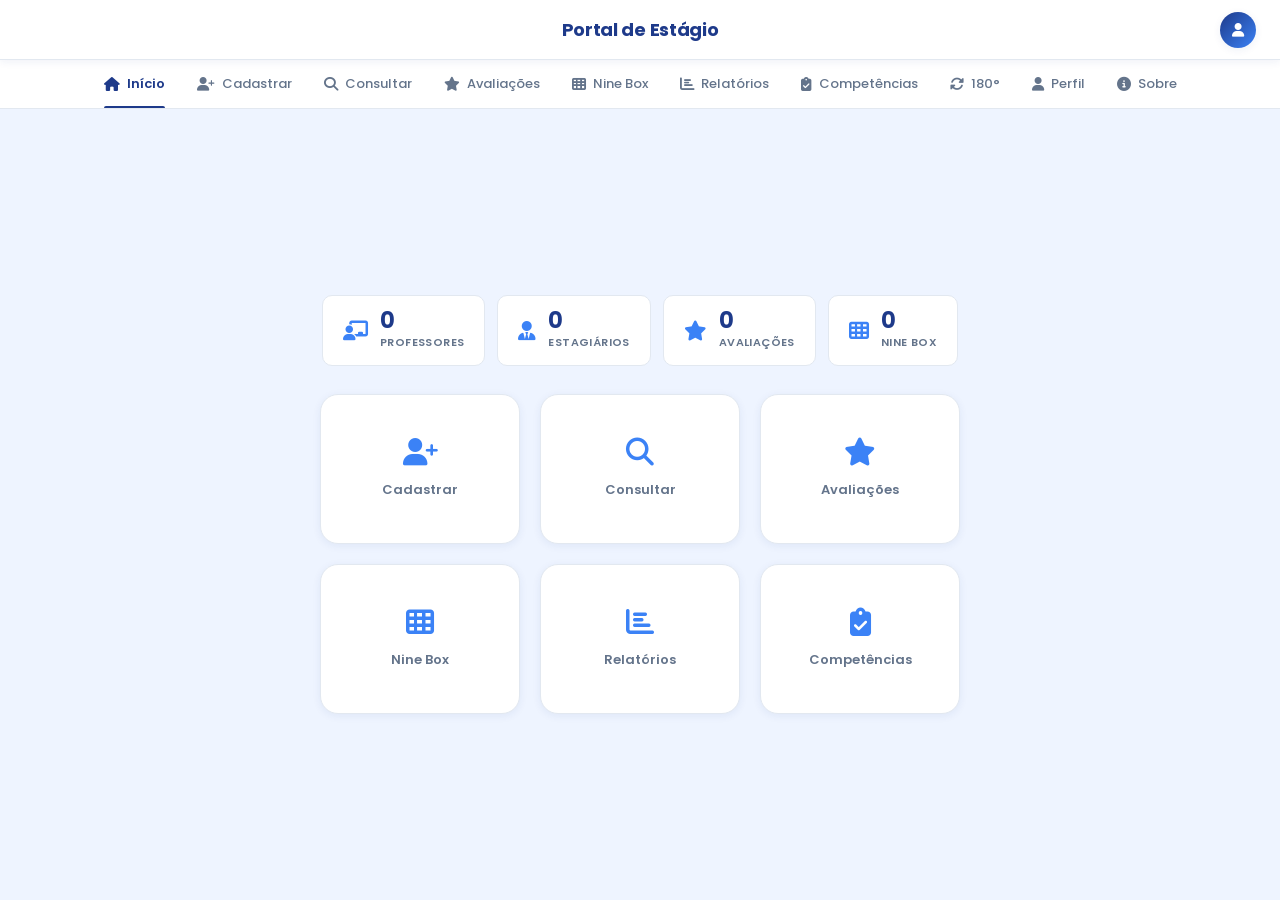
==== index.html @ 9b9aa536 "Portal de Estágio - versão completa com Nine Box, Avaliação 180°, Competências e sistema de permissõ" ====
<!DOCTYPE html>
<html lang="pt-br">
<head>
  <meta charset="UTF-8">
  <meta name="viewport" content="width=device-width, initial-scale=1.0">
  <title>Portal de Estágio</title>
  <link rel="preconnect" href="https://fonts.googleapis.com">
  <link rel="preconnect" href="https://fonts.gstatic.com" crossorigin>
  <link href="https://fonts.googleapis.com/css2?family=Poppins:wght@300;400;500;600;700&display=swap" rel="stylesheet">
  <link rel="stylesheet" href="css/style.css">
  <link rel="stylesheet" href="https://cdnjs.cloudflare.com/ajax/libs/font-awesome/6.5.0/css/all.min.css">
</head>

<body>

<header>
  <h2>Portal de Estágio</h2>
  <div class="user-menu" id="user-menu">
    <div class="user" id="user-btn" onclick="toggleUserMenu()" title="Minha conta">
      <i class="fa-solid fa-user" aria-hidden="true"></i>
    </div>
    <div class="user-dropdown" id="user-dropdown">
      <div class="user-dropdown-info" id="user-dropdown-info">
        <div class="user-dropdown-avatar" id="user-dropdown-avatar">
          <i class="fa-solid fa-user"></i>
        </div>
        <div>
          <div class="user-dropdown-nome" id="user-dropdown-nome">Visitante</div>
          <div class="user-dropdown-tipo" id="user-dropdown-tipo">Não identificado</div>
        </div>
      </div>
      <div class="user-dropdown-divider"></div>
      <a href="perfil.html" class="user-dropdown-item">
        <i class="fa-solid fa-user-pen"></i> Meu Perfil
      </a>
      <button class="user-dropdown-item user-dropdown-sair" id="btn-sair-header" onclick="sairDaConta()" style="display:none">
        <i class="fa-solid fa-right-from-bracket"></i> Sair da conta
      </button>
    </div>
  </div>
</header>

<nav class="navbar">
  <ul class="navbar-nav">
    <li class="navbar-item">
      <a href="index.html" class="navbar-link active">
        <i class="fa-solid fa-home"></i>
        <span>Início</span>
      </a>
    </li>
    <li class="navbar-item">
      <a href="pages/cadastrar.html" class="navbar-link">
        <i class="fa-solid fa-user-plus"></i>
        <span>Cadastrar</span>
      </a>
    </li>
    <li class="navbar-item">
      <a href="pages/consultar.html" class="navbar-link">
        <i class="fa-solid fa-magnifying-glass"></i>
        <span>Consultar</span>
      </a>
    </li>
    <li class="navbar-item">
      <a href="pages/avaliacoes.html" class="navbar-link">
        <i class="fa-solid fa-star"></i>
        <span>Avaliações</span>
      </a>
    </li>
    <li class="navbar-item">
      <a href="pages/nine-box.html" class="navbar-link">
        <i class="fa-solid fa-th"></i>
        <span>Nine Box</span>
      </a>
    </li>
    <li class="navbar-item">
      <a href="pages/relatorios.html" class="navbar-link">
        <i class="fa-solid fa-chart-bar"></i>
        <span>Relatórios</span>
      </a>
    </li>
    <li class="navbar-item">
      <a href="pages/competencias.html" class="navbar-link">
        <i class="fa-solid fa-clipboard-check"></i>
        <span>Competências</span>
      </a>
    </li>
    <li class="navbar-item">
      <a href="pages/avaliacao-180.html" class="navbar-link">
        <i class="fa-solid fa-rotate"></i>
        <span>180°</span>
      </a>
    </li>
    <li class="navbar-item">
      <a href="perfil.html" class="navbar-link">
        <i class="fa-solid fa-user"></i>
        <span>Perfil</span>
      </a>
    </li>
    <li class="navbar-item">
      <a href="pages/sobre.html" class="navbar-link">
        <i class="fa-solid fa-circle-info"></i>
        <span>Sobre</span>
      </a>
    </li>
  </ul>
</nav>

<main class="wrapper">
  <!-- DASHBOARD STATS -->
  <div class="dashboard">
    <div class="dash-stats" id="dash-stats"></div>
    <nav class="container" aria-label="Menu principal">

      <a href="pages/cadastrar.html" class="card">
        <i class="fa-solid fa-user-plus" aria-hidden="true"></i>
        <p>Cadastrar</p>
      </a>

      <a href="pages/consultar.html" class="card">
        <i class="fa-solid fa-magnifying-glass" aria-hidden="true"></i>
        <p>Consultar</p>
      </a>

      <a href="pages/avaliacoes.html" class="card">
        <i class="fa-solid fa-star" aria-hidden="true"></i>
        <p>Avaliações</p>
      </a>

      <a href="pages/nine-box.html" class="card">
        <i class="fa-solid fa-th" aria-hidden="true"></i>
        <p>Nine Box</p>
      </a>

      <a href="pages/relatorios.html" class="card">
        <i class="fa-solid fa-chart-bar" aria-hidden="true"></i>
        <p>Relatórios</p>
      </a>

      <a href="pages/competencias.html" class="card">
        <i class="fa-solid fa-clipboard-check" aria-hidden="true"></i>
        <p>Competências</p>
      </a>

    </nav>
  </div>
</main>

<script src="css/js/script.js"></script>
<script src="css/js/navbar.js"></script>
<script>
// ---- DROPDOWN DO USUÁRIO ----
function toggleUserMenu() {
  document.getElementById('user-dropdown').classList.toggle('open');
}

// Fechar ao clicar fora
document.addEventListener('click', (e) => {
  const menu = document.getElementById('user-menu');
  if (menu && !menu.contains(e.target)) {
    document.getElementById('user-dropdown').classList.remove('open');
  }
});

function sairDaConta() {
  localStorage.removeItem('perfilLogado');
  location.reload();
}

// ---- DASHBOARD + INFO DO USUÁRIO ----
document.addEventListener('DOMContentLoaded', () => {
  const contatos = getContatos();
  const avaliacoes = getAvaliacoes();
  const nineBox = JSON.parse(localStorage.getItem('nineBoxAvaliacoes') || '[]');

  const professores = contatos.filter(c => c.tipo === 'professor').length;
  const estagiarios = contatos.filter(c => c.tipo === 'estagiario').length;
  const totalAv = avaliacoes.length;
  const totalNB = nineBox.length;

  const container = document.getElementById('dash-stats');
  if (container) {
    container.innerHTML = `
      <div class="dash-stat">
        <i class="fa-solid fa-chalkboard-user"></i>
        <div><span class="dash-stat-val">${professores}</span><span class="dash-stat-label">Professores</span></div>
      </div>
      <div class="dash-stat">
        <i class="fa-solid fa-user-tie"></i>
        <div><span class="dash-stat-val">${estagiarios}</span><span class="dash-stat-label">Estagiários</span></div>
      </div>
      <div class="dash-stat">
        <i class="fa-solid fa-star"></i>
        <div><span class="dash-stat-val">${totalAv}</span><span class="dash-stat-label">Avaliações</span></div>
      </div>
      <div class="dash-stat">
        <i class="fa-solid fa-th"></i>
        <div><span class="dash-stat-val">${totalNB}</span><span class="dash-stat-label">Nine Box</span></div>
      </div>
    `;
  }

  // Preencher info do usuário logado no dropdown
  const sessao = JSON.parse(localStorage.getItem('perfilLogado') || 'null');
  const nomeEl = document.getElementById('user-dropdown-nome');
  const tipoEl = document.getElementById('user-dropdown-tipo');
  const avatarEl = document.getElementById('user-dropdown-avatar');
  const btnSair = document.getElementById('btn-sair-header');

  if (sessao) {
    const pessoa = contatos.find(c => c.id === sessao.id);
    if (pessoa) {
      if (nomeEl) nomeEl.textContent = pessoa.nome;
      if (tipoEl) tipoEl.textContent = pessoa.tipo === 'professor' ? 'Professor' : 'Estagiário';
      if (btnSair) btnSair.style.display = 'flex';

      if (avatarEl) {
        if (pessoa.foto) {
          avatarEl.innerHTML = `<img src="${pessoa.foto}" alt="${pessoa.nome}">`;
        } else {
          const iniciais = pessoa.nome.split(' ').slice(0, 2).map(p => p[0]).join('').toUpperCase();
          avatarEl.innerHTML = iniciais;
        }
      }
    }
  } else {
    if (nomeEl) nomeEl.textContent = 'Visitante';
    if (tipoEl) tipoEl.textContent = 'Não identificado';
  }
});
</script>
</body>
</html>
---- css/style.css ----
/* =============================================
   RESET & BASE
   ============================================= */
*, *::before, *::after {
  margin: 0;
  padding: 0;
  box-sizing: border-box;
}

:root {
  --primary: #1e3a8a;
  --primary-light: #3b82f6;
  --accent: #93c5fd;
  --bg: #f0f9ff;
  --surface: #ffffff;
  --text: #1e293b;
  --text-muted: #64748b;
  --border: #e2e8f0;
  --danger: #dc2626;
  --success: #059669;
  --shadow-sm: 0 2px 8px rgba(30, 58, 138, 0.07);
  --shadow-md: 0 8px 24px rgba(30, 58, 138, 0.10);
  --shadow-lg: 0 16px 40px rgba(30, 58, 138, 0.15);
  --radius: 18px;
  --radius-sm: 10px;
}

body {
  font-family: 'Poppins', 'Inter', 'Segoe UI', sans-serif;
  background: #eef4ff;
  color: var(--text);
  min-height: 100vh;
  display: flex;
  flex-direction: column;
}

a {
  text-decoration: none;
  color: inherit;
}

/* =============================================
   HEADER
   ============================================= */
header {
  background: var(--surface);
  padding: 0 40px;
  height: 60px;
  display: flex;
  justify-content: center;
  align-items: center;
  border-bottom: 1px solid var(--border);
  box-shadow: var(--shadow-sm);
  position: sticky;
  top: 0;
  z-index: 100;
}

header h2 {
  color: var(--primary);
  font-weight: 700;
  font-size: 18px;
  margin: 0;
  letter-spacing: -0.3px;
}

header a {
  position: absolute;
  right: 24px;
  color: var(--text-muted);
  font-size: 13px;
  font-weight: 500;
  display: flex;
  align-items: center;
  gap: 6px;
  padding: 6px 12px;
  border-radius: 8px;
  transition: all 0.2s;
  text-decoration: none;
  border: 1px solid var(--border);
}

header a:hover {
  background: #f0f9ff;
  color: var(--primary);
  border-color: var(--primary-light);
}

header a::before {
  content: '←';
}

/* ---- NAVBAR ---- */
.navbar {
  background: var(--surface);
  border-bottom: 1px solid var(--border);
  padding: 0 32px;
}

.navbar-nav {
  display: flex;
  list-style: none;
  margin: 0;
  padding: 0;
  gap: 0;
  justify-content: center;
}

.navbar-item {
  position: relative;
}

.navbar-link {
  display: flex;
  align-items: center;
  gap: 7px;
  padding: 14px 16px;
  color: var(--text-muted);
  text-decoration: none;
  font-size: 13px;
  font-weight: 500;
  transition: all 0.2s ease;
  position: relative;
  white-space: nowrap;
}

.navbar-link::after {
  content: '';
  position: absolute;
  bottom: 0;
  left: 16px;
  right: 16px;
  height: 2px;
  background: var(--primary-light);
  border-radius: 2px 2px 0 0;
  transform: scaleX(0);
  transition: transform 0.2s ease;
}

.navbar-link:hover {
  color: var(--primary);
}

.navbar-link:hover::after {
  transform: scaleX(1);
}

.navbar-link.active {
  color: var(--primary);
  font-weight: 600;
}

.navbar-link.active::after {
  transform: scaleX(1);
  background: var(--primary);
}

.navbar-link i {
  font-size: 14px;
}

/* ---- RESPONSIVE NAVBAR ---- */
@media (max-width: 900px) {
  .navbar {
    padding: 0;
    overflow-x: auto;
  }

  .navbar-nav {
    justify-content: flex-start;
  }

  .navbar-link {
    padding: 12px 14px;
    font-size: 12px;
  }
}

@media (max-width: 600px) {
  .navbar-link span {
    display: none;
  }

  .navbar-link {
    padding: 12px 16px;
  }
}

.user {
  position: absolute;
  right: 24px;
  width: 36px;
  height: 36px;
  border-radius: 50%;
  background: linear-gradient(135deg, var(--primary), var(--primary-light));
  display: flex;
  align-items: center;
  justify-content: center;
  color: white;
  cursor: pointer;
  transition: all 0.2s ease;
  box-shadow: var(--shadow-sm);
  font-size: 14px;
}

.user:hover {
  transform: scale(1.08);
  box-shadow: var(--shadow-md);
}

/* ---- USER MENU DROPDOWN ---- */
.user-menu {
  position: absolute;
  right: 24px;
}

.user-menu .user {
  position: static;
}

.user-dropdown {
  display: none;
  position: absolute;
  top: calc(100% + 10px);
  right: 0;
  background: var(--surface);
  border: 1.5px solid var(--border);
  border-radius: var(--radius);
  box-shadow: var(--shadow-lg);
  min-width: 220px;
  z-index: 200;
  overflow: hidden;
  animation: dropdownIn 0.18s ease;
}

.user-dropdown.open {
  display: block;
}

@keyframes dropdownIn {
  from { opacity: 0; transform: translateY(-6px); }
  to   { opacity: 1; transform: translateY(0); }
}

.user-dropdown-info {
  display: flex;
  align-items: center;
  gap: 12px;
  padding: 16px;
  background: #f8fafc;
}

.user-dropdown-avatar {
  width: 40px;
  height: 40px;
  border-radius: 50%;
  background: linear-gradient(135deg, var(--primary), var(--primary-light));
  display: flex;
  align-items: center;
  justify-content: center;
  color: white;
  font-size: 16px;
  flex-shrink: 0;
  overflow: hidden;
}

.user-dropdown-avatar img {
  width: 100%;
  height: 100%;
  object-fit: cover;
  border-radius: 50%;
}

.user-dropdown-nome {
  font-size: 14px;
  font-weight: 600;
  color: var(--primary);
  white-space: nowrap;
  overflow: hidden;
  text-overflow: ellipsis;
  max-width: 140px;
}

.user-dropdown-tipo {
  font-size: 11px;
  color: var(--text-muted);
  margin-top: 2px;
  text-transform: capitalize;
}

.user-dropdown-divider {
  height: 1px;
  background: var(--border);
}

.user-dropdown-item {
  display: flex;
  align-items: center;
  gap: 10px;
  padding: 12px 16px;
  font-size: 13px;
  font-weight: 500;
  color: var(--text);
  text-decoration: none;
  cursor: pointer;
  transition: background 0.15s;
  width: 100%;
  background: none;
  border: none;
  font-family: inherit;
  text-align: left;
  margin: 0;
  box-shadow: none;
  border-radius: 0;
}

.user-dropdown-item:hover {
  background: #f0f9ff;
  color: var(--primary);
  transform: none;
  box-shadow: none;
}

.user-dropdown-item i {
  width: 16px;
  text-align: center;
  color: var(--text-muted);
}

.user-dropdown-item:hover i {
  color: var(--primary-light);
}

.user-dropdown-sair {
  color: var(--danger) !important;
}

.user-dropdown-sair:hover {
  background: #fff5f5 !important;
  color: var(--danger) !important;
}

.user-dropdown-sair i {
  color: var(--danger) !important;
}

/* =============================================
   LAYOUT
   ============================================= */
.wrapper {
  flex: 1;
  display: flex;
  justify-content: center;
  align-items: center;
  padding: 40px 20px;
}

/* =============================================
   DASHBOARD
   ============================================= */
.dashboard {
  display: flex;
  flex-direction: column;
  align-items: center;
  gap: 28px;
}

.dash-stats {
  display: flex;
  gap: 12px;
  flex-wrap: wrap;
  justify-content: center;
}

.dash-stat {
  background: var(--surface);
  border: 1.5px solid var(--border);
  border-radius: var(--radius-sm);
  padding: 14px 20px;
  display: flex;
  align-items: center;
  gap: 12px;
  min-width: 130px;
  transition: all 0.2s;
}

.dash-stat:hover {
  border-color: var(--accent);
  box-shadow: var(--shadow-sm);
}

.dash-stat i {
  font-size: 20px;
  color: var(--primary-light);
}

.dash-stat div {
  display: flex;
  flex-direction: column;
  gap: 2px;
}

.dash-stat-val {
  font-size: 22px;
  font-weight: 700;
  color: var(--primary);
  line-height: 1;
}

.dash-stat-label {
  font-size: 11px;
  font-weight: 600;
  color: var(--text-muted);
  text-transform: uppercase;
  letter-spacing: 0.4px;
}

/* =============================================
   MENU GRID
   ============================================= */
.container {
  display: grid;
  grid-template-columns: repeat(3, 200px);
  gap: 20px;
}

/* =============================================
   CARDS
   ============================================= */
.card {
  height: 150px;
  background: var(--surface);
  border-radius: var(--radius);
  text-decoration: none;
  color: var(--text);
  display: flex;
  flex-direction: column;
  justify-content: center;
  align-items: center;
  gap: 14px;
  box-shadow: var(--shadow-sm);
  transition: all 0.25s cubic-bezier(0.4, 0, 0.2, 1);
  position: relative;
  overflow: hidden;
  border: 1.5px solid var(--border);
}

.card::after {
  content: '';
  position: absolute;
  inset: 0;
  background: linear-gradient(135deg, #eff6ff, #dbeafe);
  opacity: 0;
  transition: opacity 0.25s ease;
  border-radius: var(--radius);
}

.card i {
  font-size: 28px;
  color: var(--primary-light);
  transition: all 0.25s ease;
  position: relative;
  z-index: 1;
}

.card p {
  font-size: 13px;
  font-weight: 600;
  color: var(--text-muted);
  text-align: center;
  margin: 0;
  position: relative;
  z-index: 1;
  transition: color 0.25s ease;
}

.card:hover {
  transform: translateY(-4px);
  box-shadow: var(--shadow-md);
  border-color: var(--accent);
}

.card:hover::after {
  opacity: 1;
}

.card:hover i {
  color: var(--primary);
  transform: scale(1.1);
}

.card:hover p {
  color: var(--primary);
}

/* =============================================
   FORM BOX
   ============================================= */
.form-box {
  background: var(--surface);
  padding: 32px;
  border-radius: var(--radius);
  width: 100%;
  max-width: 420px;
  box-shadow: var(--shadow-md);
}

.form-box h3 {
  margin-bottom: 20px;
  color: var(--primary);
  font-size: 1.1rem;
  font-weight: 700;
}

.form-box label {
  display: block;
  margin-top: 14px;
  margin-bottom: 4px;
  font-size: 13px;
  font-weight: 600;
  color: var(--primary);
}

.form-box input,
.form-box select,
.form-box textarea {
  width: 100%;
  padding: 11px 14px;
  border-radius: var(--radius-sm);
  border: 1.5px solid var(--border);
  font-size: 14px;
  font-family: inherit;
  color: var(--text);
  background: #fafafa;
  transition: border-color 0.2s, box-shadow 0.2s;
}

.form-box input:focus,
.form-box select:focus,
.form-box textarea:focus {
  border-color: var(--primary-light);
  box-shadow: 0 0 0 3px rgba(106, 111, 209, 0.12);
  outline: none;
  background: var(--surface);
}

.form-box textarea {
  resize: vertical;
  min-height: 90px;
}

/* =============================================
   BUTTONS
   ============================================= */
button {
  margin-top: 20px;
  width: 100%;
  padding: 12px 20px;
  border: none;
  border-radius: var(--radius-sm);
  background: var(--primary);
  color: white;
  font-size: 14px;
  font-weight: 600;
  font-family: inherit;
  cursor: pointer;
  transition: all 0.2s ease;
  letter-spacing: 0.3px;
}

button:hover {
  background: #1d4ed8;
  transform: translateY(-1px);
  box-shadow: 0 6px 20px rgba(30, 58, 138, 0.25);
}

button:active {
  transform: translateY(0);
  box-shadow: none;
}

.btn-danger {
  margin-top: 0;
  width: auto;
  padding: 6px 12px;
  font-size: 12px;
  background: transparent;
  color: var(--danger);
  border: 1px solid #fecaca;
  border-radius: 8px;
}

.btn-danger:hover {
  background: #fee2e2;
  box-shadow: none;
  transform: none;
}

/* =============================================
   STARS
   ============================================= */
.stars {
  display: flex;
  gap: 4px;
  margin-top: 8px;
}

.stars span {
  font-size: 28px;
  cursor: pointer;
  color: var(--border);
  transition: color 0.15s, transform 0.15s;
  user-select: none;
}

.stars span.active {
  color: #3b82f6;
  text-shadow: 0 0 8px rgba(59, 130, 246, 0.3);
}

.stars span:hover {
  transform: scale(1.15);
}

/* =============================================
   LIST ITEMS
   ============================================= */
.list-item {
  display: flex;
  justify-content: space-between;
  align-items: center;
  background: #f4f6ff;
  padding: 12px 14px;
  border-radius: var(--radius-sm);
  margin-top: 10px;
  font-size: 14px;
  font-weight: 500;
}

/* =============================================
   AVALIAÇÕES
   ============================================= */
.avaliacao-item {
  background: #f4f6ff;
  padding: 14px;
  border-radius: var(--radius-sm);
  margin-top: 12px;
}

.avaliacao-header {
  display: flex;
  justify-content: space-between;
  align-items: center;
  margin-bottom: 6px;
}

.avaliacao-data {
  font-size: 12px;
  color: var(--text-muted);
}

.avaliacao-nota {
  color: #ffc107;
  font-size: 18px;
  letter-spacing: 2px;
  margin-bottom: 6px;
}

.avaliacao-comentario {
  font-size: 13px;
  color: var(--text-muted);
  margin-top: 4px;
  background: none;
  padding: 0;
}

/* =============================================
   TOAST
   ============================================= */
.toast {
  position: fixed;
  bottom: 28px;
  left: 50%;
  transform: translateX(-50%) translateY(12px);
  background: var(--primary);
  color: white;
  padding: 11px 22px;
  border-radius: 100px;
  font-size: 13px;
  font-weight: 500;
  opacity: 0;
  pointer-events: none;
  transition: opacity 0.25s, transform 0.25s;
  z-index: 9999;
  white-space: nowrap;
  box-shadow: 0 8px 24px rgba(30, 58, 138, 0.25);
}

.toast.show {
  opacity: 1;
  transform: translateX(-50%) translateY(0);
}

.toast.error {
  background: var(--danger);
  box-shadow: 0 8px 24px rgba(220, 38, 38, 0.25);
}

.toast.info {
  background: var(--primary-light);
}

/* =============================================
   RESPONSIVE
   ============================================= */
@media (max-width: 768px) {
  header {
    padding: 14px 20px;
  }

  .container {
    grid-template-columns: repeat(2, 1fr);
    gap: 16px;
    width: 100%;
    max-width: 480px;
  }

  .card {
    height: 130px;
  }

  .wrapper {
    padding: 24px 16px;
    align-items: flex-start;
  }

  .form-box {
    max-width: 100%;
  }
}

@media (max-width: 420px) {
  .container {
    grid-template-columns: repeat(2, 1fr);
  }

  .card i {
    font-size: 26px;
  }

  .card p {
    font-size: 12px;
  }
}
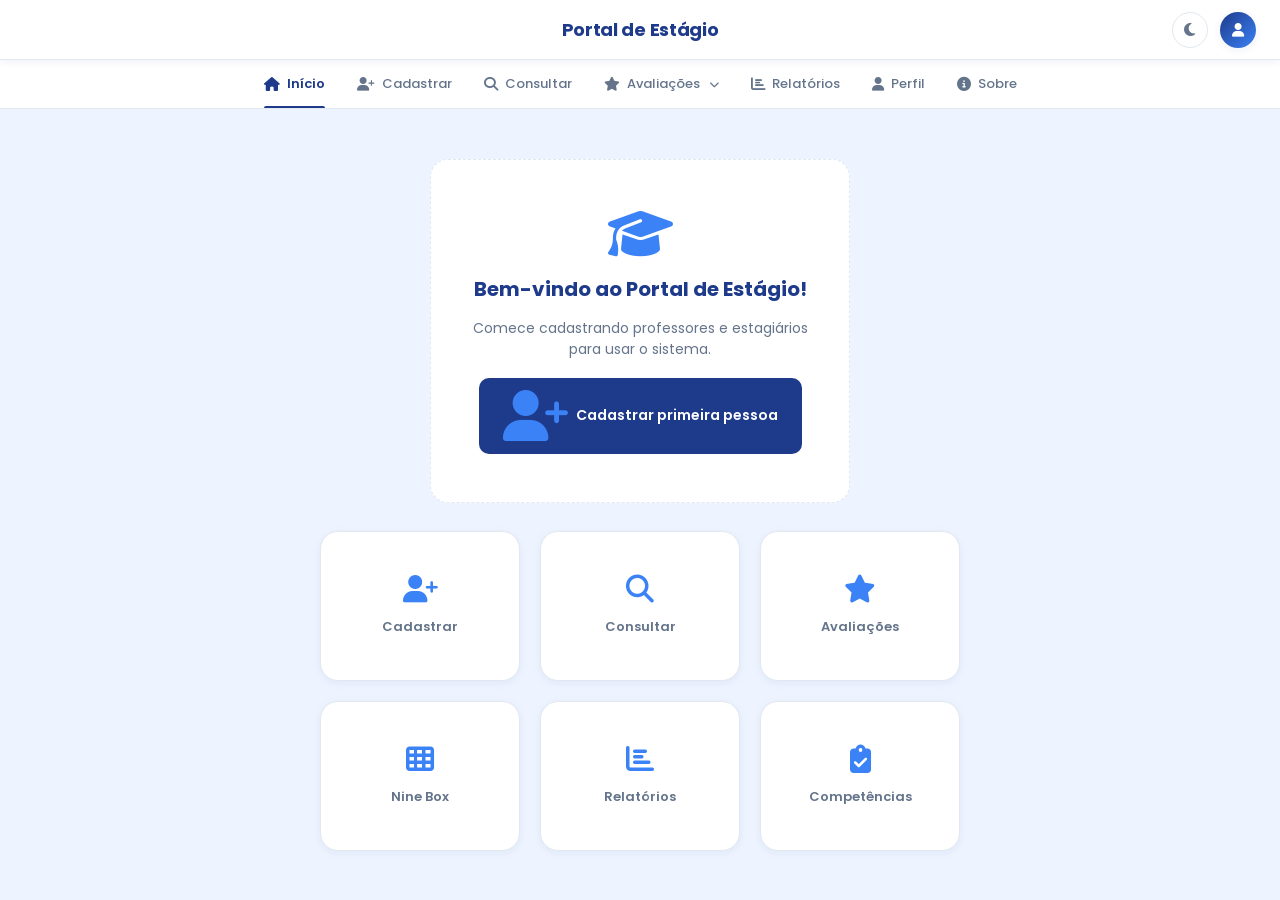
==== commit 1f6f55cc: "Melhorias: exportar/importar dados, hash de senha, formulário 180°, relatórios unificados, navbar co" ====
--- a/index.html
+++ b/index.html
@@ -15,6 +15,9 @@
 
 <header>
   <h2>Portal de Estágio</h2>
+  <button id="dark-mode-btn" onclick="toggleDarkMode()" title="Modo escuro">
+    <i class="fa-solid fa-moon"></i>
+  </button>
   <div class="user-menu" id="user-menu">
     <div class="user" id="user-btn" onclick="toggleUserMenu()" title="Minha conta">
       <i class="fa-solid fa-user" aria-hidden="true"></i>
@@ -60,34 +63,23 @@
         <span>Consultar</span>
       </a>
     </li>
-    <li class="navbar-item">
-      <a href="pages/avaliacoes.html" class="navbar-link">
+    <li class="navbar-item navbar-item-dropdown">
+      <a href="#" class="navbar-link navbar-link-dropdown" onclick="toggleSubmenu(event, this)">
         <i class="fa-solid fa-star"></i>
         <span>Avaliações</span>
-      </a>
-    </li>
-    <li class="navbar-item">
-      <a href="pages/nine-box.html" class="navbar-link">
-        <i class="fa-solid fa-th"></i>
-        <span>Nine Box</span>
-      </a>
+        <i class="fa-solid fa-chevron-down navbar-chevron"></i>
+      </a>
+      <ul class="navbar-submenu">
+        <li><a href="pages/avaliacoes.html" class="navbar-submenu-link"><i class="fa-solid fa-star"></i> Avaliações</a></li>
+        <li><a href="pages/nine-box.html" class="navbar-submenu-link"><i class="fa-solid fa-th"></i> Nine Box</a></li>
+        <li><a href="pages/competencias.html" class="navbar-submenu-link"><i class="fa-solid fa-clipboard-check"></i> Competências</a></li>
+        <li><a href="pages/avaliacao-180.html" class="navbar-submenu-link"><i class="fa-solid fa-rotate"></i> 180°</a></li>
+      </ul>
     </li>
     <li class="navbar-item">
       <a href="pages/relatorios.html" class="navbar-link">
         <i class="fa-solid fa-chart-bar"></i>
         <span>Relatórios</span>
-      </a>
-    </li>
-    <li class="navbar-item">
-      <a href="pages/competencias.html" class="navbar-link">
-        <i class="fa-solid fa-clipboard-check"></i>
-        <span>Competências</span>
-      </a>
-    </li>
-    <li class="navbar-item">
-      <a href="pages/avaliacao-180.html" class="navbar-link">
-        <i class="fa-solid fa-rotate"></i>
-        <span>180°</span>
       </a>
     </li>
     <li class="navbar-item">
@@ -179,24 +171,37 @@
 
   const container = document.getElementById('dash-stats');
   if (container) {
-    container.innerHTML = `
-      <div class="dash-stat">
-        <i class="fa-solid fa-chalkboard-user"></i>
-        <div><span class="dash-stat-val">${professores}</span><span class="dash-stat-label">Professores</span></div>
-      </div>
-      <div class="dash-stat">
-        <i class="fa-solid fa-user-tie"></i>
-        <div><span class="dash-stat-val">${estagiarios}</span><span class="dash-stat-label">Estagiários</span></div>
-      </div>
-      <div class="dash-stat">
-        <i class="fa-solid fa-star"></i>
-        <div><span class="dash-stat-val">${totalAv}</span><span class="dash-stat-label">Avaliações</span></div>
-      </div>
-      <div class="dash-stat">
-        <i class="fa-solid fa-th"></i>
-        <div><span class="dash-stat-val">${totalNB}</span><span class="dash-stat-label">Nine Box</span></div>
-      </div>
-    `;
+    if (contatos.length === 0) {
+      // Mensagem de boas-vindas para novos usuários
+      container.innerHTML = `
+        <div class="dash-welcome">
+          <i class="fa-solid fa-graduation-cap"></i>
+          <h3>Bem-vindo ao Portal de Estágio!</h3>
+          <p>Comece cadastrando professores e estagiários para usar o sistema.</p>
+          <a href="pages/cadastrar.html" class="dash-welcome-btn">
+            <i class="fa-solid fa-user-plus"></i> Cadastrar primeira pessoa
+          </a>
+        </div>`;
+    } else {
+      container.innerHTML = `
+        <div class="dash-stat">
+          <i class="fa-solid fa-chalkboard-user"></i>
+          <div><span class="dash-stat-val">${professores}</span><span class="dash-stat-label">Professores</span></div>
+        </div>
+        <div class="dash-stat">
+          <i class="fa-solid fa-user-tie"></i>
+          <div><span class="dash-stat-val">${estagiarios}</span><span class="dash-stat-label">Estagiários</span></div>
+        </div>
+        <div class="dash-stat">
+          <i class="fa-solid fa-star"></i>
+          <div><span class="dash-stat-val">${totalAv}</span><span class="dash-stat-label">Avaliações</span></div>
+        </div>
+        <div class="dash-stat">
+          <i class="fa-solid fa-th"></i>
+          <div><span class="dash-stat-val">${totalNB}</span><span class="dash-stat-label">Nine Box</span></div>
+        </div>
+      `;
+    }
   }
 
   // Preencher info do usuário logado no dropdown
--- a/css/style.css
+++ b/css/style.css
@@ -184,6 +184,86 @@
   .navbar-link {
     padding: 12px 16px;
   }
+}
+
+/* ---- NAVBAR DROPDOWN SUBMENU ---- */
+.navbar-item-dropdown {
+  position: relative;
+}
+
+.navbar-link-dropdown {
+  cursor: pointer;
+  user-select: none;
+}
+
+.navbar-chevron {
+  font-size: 10px !important;
+  margin-left: 2px;
+  transition: transform 0.2s ease;
+}
+
+.navbar-item-dropdown.open .navbar-chevron {
+  transform: rotate(180deg);
+}
+
+.navbar-submenu {
+  display: none;
+  position: absolute;
+  top: calc(100% + 1px);
+  left: 0;
+  background: var(--surface);
+  border: 1.5px solid var(--border);
+  border-radius: var(--radius-sm);
+  box-shadow: var(--shadow-md);
+  min-width: 200px;
+  z-index: 300;
+  list-style: none;
+  padding: 6px 0;
+  animation: dropdownIn 0.18s ease;
+}
+
+.navbar-item-dropdown.open .navbar-submenu,
+.navbar-item-dropdown:hover .navbar-submenu {
+  display: block;
+}
+
+.navbar-submenu-link {
+  display: flex;
+  align-items: center;
+  gap: 9px;
+  padding: 10px 18px;
+  font-size: 13px;
+  font-weight: 500;
+  color: var(--text-muted);
+  text-decoration: none;
+  transition: all 0.15s;
+  white-space: nowrap;
+}
+
+.navbar-submenu-link i {
+  font-size: 13px;
+  width: 16px;
+  text-align: center;
+  color: var(--text-muted);
+}
+
+.navbar-submenu-link:hover {
+  background: #f0f9ff;
+  color: var(--primary);
+}
+
+.navbar-submenu-link:hover i {
+  color: var(--primary-light);
+}
+
+.navbar-submenu-link.active {
+  color: var(--primary);
+  font-weight: 600;
+  background: #eff6ff;
+}
+
+.navbar-submenu-link.active i {
+  color: var(--primary-light);
 }
 
 .user {
@@ -752,3 +832,181 @@
     font-size: 12px;
   }
 }
+
+/* =============================================
+   DASHBOARD WELCOME (empty state)
+   ============================================= */
+.dash-welcome {
+  display: flex;
+  flex-direction: column;
+  align-items: center;
+  gap: 14px;
+  padding: 48px 32px;
+  background: var(--surface);
+  border: 1.5px dashed var(--border);
+  border-radius: var(--radius);
+  text-align: center;
+  max-width: 420px;
+  width: 100%;
+}
+
+.dash-welcome i {
+  font-size: 52px;
+  color: var(--primary-light);
+}
+
+.dash-welcome h3 {
+  font-size: 20px;
+  font-weight: 700;
+  color: var(--primary);
+  margin: 0;
+}
+
+.dash-welcome p {
+  font-size: 14px;
+  color: var(--text-muted);
+  margin: 0;
+  line-height: 1.5;
+}
+
+.dash-welcome-btn {
+  display: inline-flex;
+  align-items: center;
+  gap: 8px;
+  padding: 12px 24px;
+  background: var(--primary);
+  color: white;
+  border-radius: var(--radius-sm);
+  font-size: 14px;
+  font-weight: 600;
+  text-decoration: none;
+  transition: all 0.2s;
+  margin-top: 4px;
+}
+
+.dash-welcome-btn:hover {
+  background: #1d4ed8;
+  transform: translateY(-1px);
+  box-shadow: 0 6px 20px rgba(30, 58, 138, 0.25);
+}
+
+/* =============================================
+   DARK MODE TOGGLE BUTTON
+   ============================================= */
+#dark-mode-btn {
+  position: absolute;
+  right: 72px;
+  width: 36px;
+  height: 36px;
+  border-radius: 50%;
+  background: transparent;
+  border: 1.5px solid var(--border);
+  color: var(--text-muted);
+  cursor: pointer;
+  display: flex;
+  align-items: center;
+  justify-content: center;
+  font-size: 15px;
+  margin-top: 0;
+  padding: 0;
+  transition: all 0.2s;
+  box-shadow: none;
+}
+
+#dark-mode-btn:hover {
+  background: #f0f9ff;
+  color: var(--primary);
+  border-color: var(--primary-light);
+  transform: none;
+  box-shadow: none;
+}
+
+/* =============================================
+   DARK MODE — variáveis e overrides
+   ============================================= */
+@media (prefers-color-scheme: dark) {
+  :root:not(.light-mode) {
+    --primary: #60a5fa;
+    --primary-light: #93c5fd;
+    --accent: #1e40af;
+    --bg: #0f172a;
+    --surface: #1e293b;
+    --text: #f1f5f9;
+    --text-muted: #94a3b8;
+    --border: #334155;
+  }
+
+  :root:not(.light-mode) body {
+    background: #0f172a;
+  }
+}
+
+body.dark-mode {
+  --primary: #60a5fa;
+  --primary-light: #93c5fd;
+  --accent: #1e40af;
+  --bg: #0f172a;
+  --surface: #1e293b;
+  --text: #f1f5f9;
+  --text-muted: #94a3b8;
+  --border: #334155;
+  background: #0f172a;
+}
+
+body.dark-mode header {
+  background: #1e293b;
+}
+
+body.dark-mode .navbar {
+  background: #1e293b;
+}
+
+body.dark-mode .navbar-submenu {
+  background: #1e293b;
+}
+
+body.dark-mode .navbar-submenu-link:hover {
+  background: #0f172a;
+}
+
+body.dark-mode .card {
+  background: #1e293b;
+}
+
+body.dark-mode .card::after {
+  background: linear-gradient(135deg, #1e293b, #0f172a);
+}
+
+body.dark-mode .form-box {
+  background: #1e293b;
+}
+
+body.dark-mode .form-box input,
+body.dark-mode .form-box select,
+body.dark-mode .form-box textarea {
+  background: #0f172a;
+  color: #f1f5f9;
+  border-color: #334155;
+}
+
+body.dark-mode .user-dropdown {
+  background: #1e293b;
+}
+
+body.dark-mode .user-dropdown-info {
+  background: #0f172a;
+}
+
+body.dark-mode #dark-mode-btn:hover {
+  background: #334155;
+  color: #93c5fd;
+}
+
+body.dark-mode .dash-welcome {
+  background: #1e293b;
+  border-color: #334155;
+}
+
+body.dark-mode .dash-stat {
+  background: #1e293b;
+}
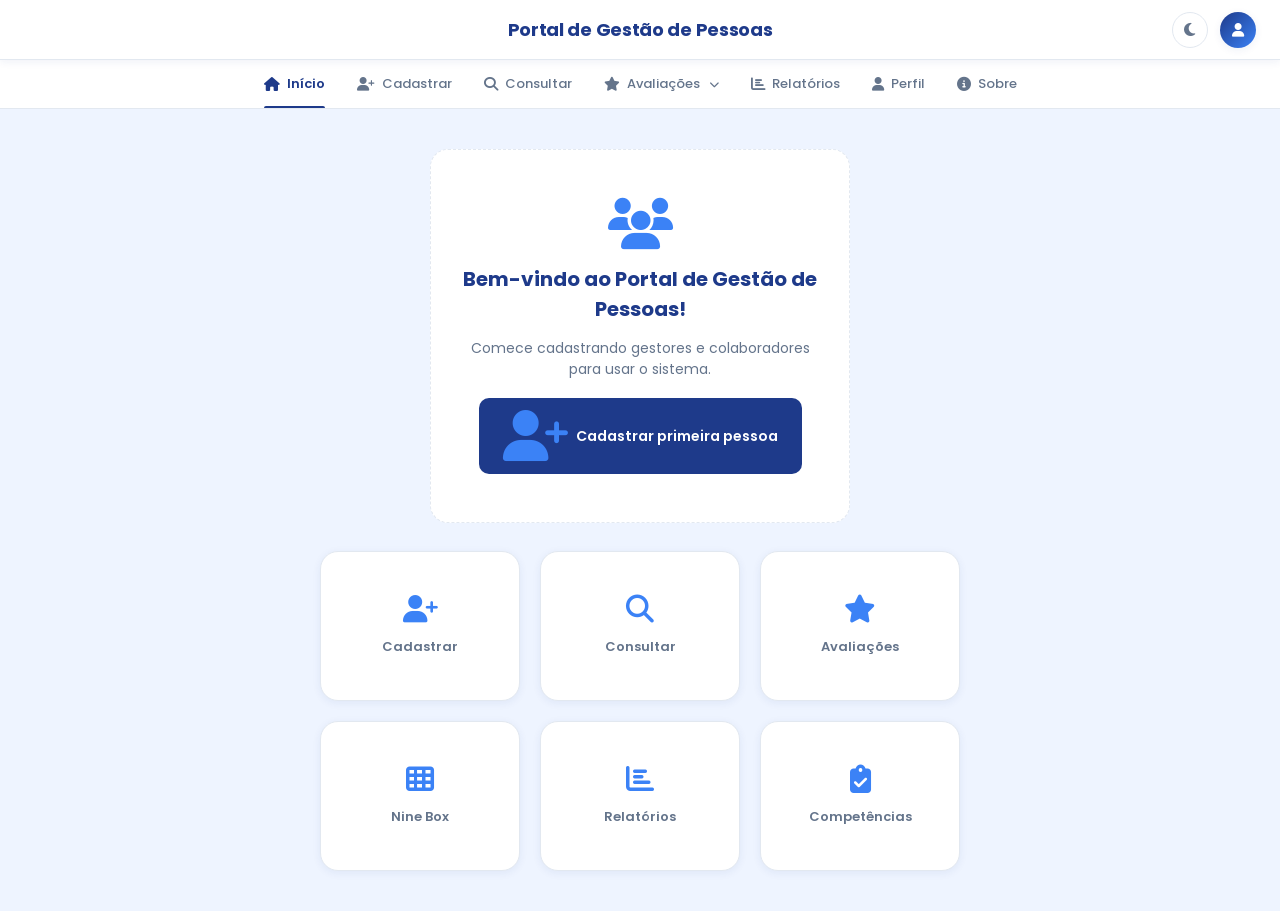
==== commit ec629b17: "Arrumando meu doc" ====
--- a/index.html
+++ b/index.html
@@ -3,7 +3,7 @@
 <head>
   <meta charset="UTF-8">
   <meta name="viewport" content="width=device-width, initial-scale=1.0">
-  <title>Portal de Estágio</title>
+  <title>Portal de Gestão de Pessoas</title>
   <link rel="preconnect" href="https://fonts.googleapis.com">
   <link rel="preconnect" href="https://fonts.gstatic.com" crossorigin>
   <link href="https://fonts.googleapis.com/css2?family=Poppins:wght@300;400;500;600;700&display=swap" rel="stylesheet">
@@ -14,7 +14,7 @@
 <body>
 
 <header>
-  <h2>Portal de Estágio</h2>
+  <h2>Portal de Gestão de Pessoas</h2>
   <button id="dark-mode-btn" onclick="toggleDarkMode()" title="Modo escuro">
     <i class="fa-solid fa-moon"></i>
   </button>
@@ -164,8 +164,8 @@
   const avaliacoes = getAvaliacoes();
   const nineBox = JSON.parse(localStorage.getItem('nineBoxAvaliacoes') || '[]');
 
-  const professores = contatos.filter(c => c.tipo === 'professor').length;
-  const estagiarios = contatos.filter(c => c.tipo === 'estagiario').length;
+  const gestores = contatos.filter(c => c.tipo === 'gestor').length;
+  const colaboradores = contatos.filter(c => c.tipo === 'colaborador').length;
   const totalAv = avaliacoes.length;
   const totalNB = nineBox.length;
 
@@ -175,9 +175,9 @@
       // Mensagem de boas-vindas para novos usuários
       container.innerHTML = `
         <div class="dash-welcome">
-          <i class="fa-solid fa-graduation-cap"></i>
-          <h3>Bem-vindo ao Portal de Estágio!</h3>
-          <p>Comece cadastrando professores e estagiários para usar o sistema.</p>
+          <i class="fa-solid fa-users"></i>
+          <h3>Bem-vindo ao Portal de Gestão de Pessoas!</h3>
+          <p>Comece cadastrando gestores e colaboradores para usar o sistema.</p>
           <a href="pages/cadastrar.html" class="dash-welcome-btn">
             <i class="fa-solid fa-user-plus"></i> Cadastrar primeira pessoa
           </a>
@@ -185,12 +185,12 @@
     } else {
       container.innerHTML = `
         <div class="dash-stat">
-          <i class="fa-solid fa-chalkboard-user"></i>
-          <div><span class="dash-stat-val">${professores}</span><span class="dash-stat-label">Professores</span></div>
-        </div>
-        <div class="dash-stat">
           <i class="fa-solid fa-user-tie"></i>
-          <div><span class="dash-stat-val">${estagiarios}</span><span class="dash-stat-label">Estagiários</span></div>
+          <div><span class="dash-stat-val">${gestores}</span><span class="dash-stat-label">Gestores</span></div>
+        </div>
+        <div class="dash-stat">
+          <i class="fa-solid fa-users"></i>
+          <div><span class="dash-stat-val">${colaboradores}</span><span class="dash-stat-label">Colaboradores</span></div>
         </div>
         <div class="dash-stat">
           <i class="fa-solid fa-star"></i>
@@ -215,7 +215,7 @@
     const pessoa = contatos.find(c => c.id === sessao.id);
     if (pessoa) {
       if (nomeEl) nomeEl.textContent = pessoa.nome;
-      if (tipoEl) tipoEl.textContent = pessoa.tipo === 'professor' ? 'Professor' : 'Estagiário';
+      if (tipoEl) tipoEl.textContent = pessoa.tipo === 'gestor' ? 'Gestor' : 'Colaborador';
       if (btnSair) btnSair.style.display = 'flex';
 
       if (avatarEl) {
